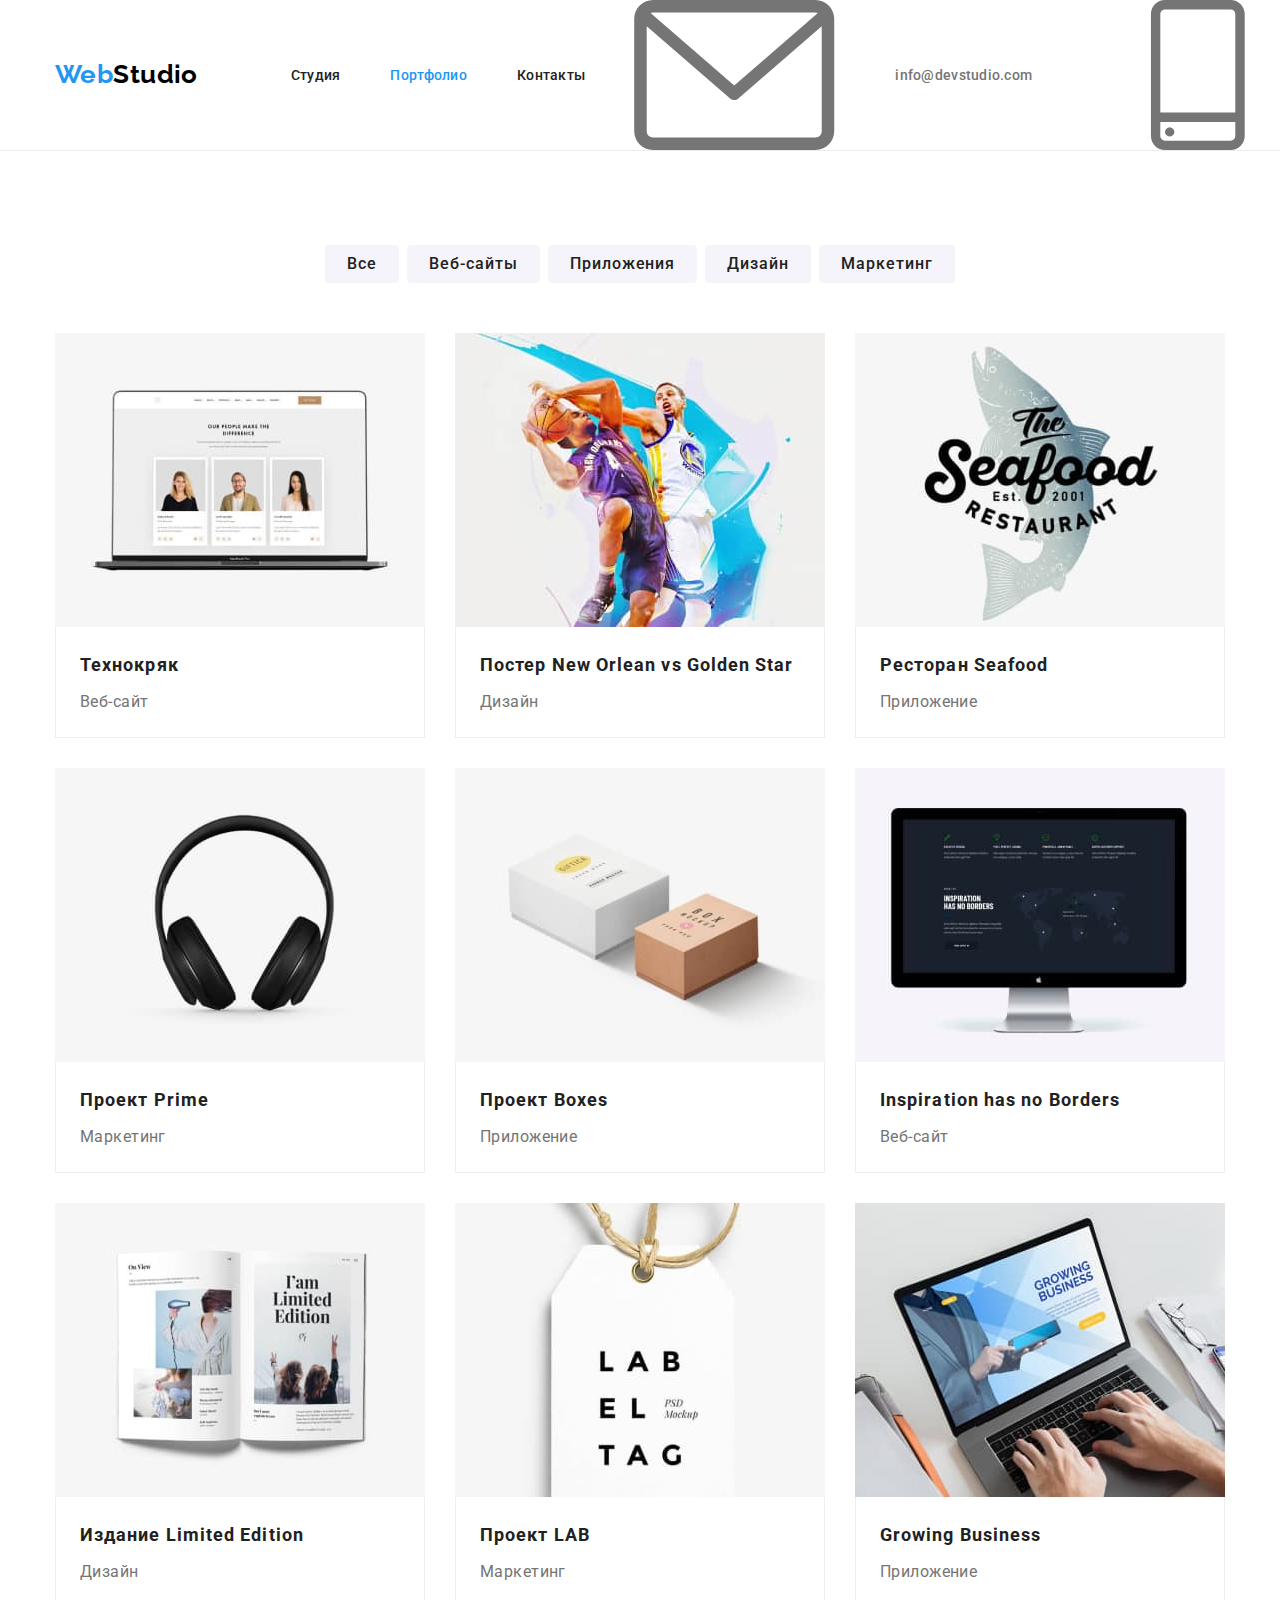
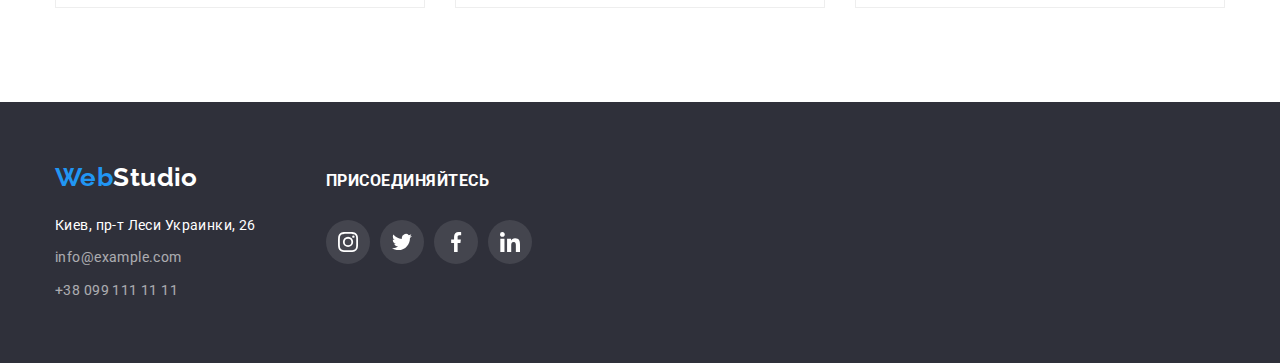
==== portfolio.html @ b8664c8b "initial commit" ====
<!DOCTYPE html>
<html lang="ru">

<head>
    <meta charset="UTF-8">
    <meta http-equiv="X-UA-Compatible" content="IE=edge">
    <meta name="viewport" content="width=device-width, initial-scale=1.0">
    <title>WebStudio</title>
    <link rel="preconnect" href="https://fonts.googleapis.com">
    <link rel="preconnect" href="https://fonts.gstatic.com" crossorigin>
    <link
        href="https://fonts.googleapis.com/css2?family=Raleway:wght@700&family=Roboto:wght@400;500;700;900&display=swap"
        rel="stylesheet">
    <link rel="stylesheet" href="https://cdnjs.cloudflare.com/ajax/libs/modern-normalize/1.1.0/modern-normalize.min.css">
    <link rel="stylesheet" href="css/styles.css">
</head>
<body>
    <!-- header -->
    <header class="border-line">
        <!-- logo -->
        <div class="container main-nav">
        <a class="link-logo link item-logo" href="/index.html"><span class="logo-color">Web</span>Studio</a>
        <!-- navigation to other pages -->
        <nav>
            <ul class="site-nav list nav">
                <li class="item"><a class="nav-link link "href="./index.html">Студия</a></li>
                <li class="item"><a class="nav-link link current "href="./portfolio.html">Портфолио</a></li>
                <li class="item"><a class="nav-link link "href="">Контакты</a></li>
            </ul>
        </nav>
        <!-- contacts -->
        <ul class="contact-nav list nav">
            <li class="item"><a class="contact-item link" href="mailto:info@devstudio.com">
                    <svg class="icon-contact">
                        <use href="./images/icons.svg#icon-envelope"></use>
                    </svg>
                    info@devstudio.com</a>
            </li>
            <li class="item"><a class="contact-item link" href="tel:+380961111111">
                    <svg class="icon-contact smartphone">
                        <use href="./images/icons.svg#icon-smartphone"></use>
                    </svg>
                    +38 096 111 11 11</a>
            </li>
        </ul>
        </div>
    </header>
<!-- main -->
<main> 
    <section class="examples section">
        <div class="container"> 
        <h1 class="title visually-hidden"> Examples of our projects</h1>
    <!-- Filter buttons  -->
        <ul class="filter list">
            <li class="item"><button type="button" class="button secondary">Все</button>
            </li>
            <li class="item"><button type="button" class="button secondary">Веб-сайты</button>
            </li>
            <li class="item"><button type="button" class="button secondary">Приложения</button>
            </li>
            <li class="item"><button type="button" class="button secondary">Дизайн</button>
            </li>
            <li class="item"><button type="button" class="button secondary">Маркетинг</button>
            </li>
        </ul>

    <!-- Cards of examples-->
    <ul class="expamples-cards list">
    <li class="example-card">
        <a class="link" href="">
            <img src="images/img-portfolio/img-1.jpg" alt="Экран ноутбука с изображением лиц" width="370" height="294" class="example-photo">
            <div class="example-description">
                <h2 class="example-name">Технокряк</h2>
                <p class="example-type">Веб-сайт</p>
            </div>
        </a>
    </li>
    <li class="example-card">
        <a  class="link" href="">
            <img src="images/img-portfolio/img-2.jpg" alt="Два баскетболиста с мячом" width="370" height="294" class="example-photo">
            <div class="example-description">
                <h2 class="example-name">Постер New Orlean vs Golden Star</h2>
                <p class="example-type">Дизайн</p>
            </div>
        </a>
    </li>
    <li class="example-card">
        <a class="link" href="">
            <img src="images/img-portfolio/img-3.jpg" alt="Логотип ресторана" width="370" height="294" class="example-photo">
            <div class="example-description">
                <h2 class="example-name">Ресторан Seafood</h2>
                <p class="example-type">Приложение</p>
            </div>
        </a>
    </li>
    <li class="example-card">
        <a class="link" href="">
            <img src="images/img-portfolio/img-4.jpg" alt="Большие наушники" width="370" height="294" class="example-photo">
            <div class="example-description">
                <h2 class="example-name">Проект Prime</h2>
                <p class="example-type">Маркетинг</p>
            </div>
        </a>
    </li>
    <li class="example-card">
        <a class="link" href="">
            <img src="images/img-portfolio/img-5.jpg" alt="Две коробки" width="370" height="294" class="example-photo">
            <div class="example-description">
                <h2 class="example-name">Проект Boxes</h2>
                <p class="example-type">Приложение</p>
            </div>
        </a>
    </li>
    <li class="example-card">
    <a class="link" href="">
            <img src="images/img-portfolio/img-6.jpg" alt="Черный сайт на черном аймаке" width="370" height="294" class="example-photo">
            <div class="example-description">
                <h2 class="example-name">Inspiration has no Borders</h2>
                <p class="example-type">Веб-сайт</p>
            </div>
    </a>
    </li>
    <li class="example-card">
        <a class="link" href="">
            <img src="images/img-portfolio/img-7.jpg" alt="Разворот женского журнала" width="370" height="294" class="example-photo">
            <div class="example-description">
                <h2 class="example-name">Издание Limited Edition</h2>
                <p class="example-type">Дизайн</p>
            </div>
        </a>
    </li>
    <li class="example-card">
        <a class="link" href="">
            <img src="images/img-portfolio/img-8.jpg" alt="Бирка с буквами" width="370" height="294" class="example-photo">
            <div class="example-description">
                <h2 class="example-name">Проект LAB</h2>
                <p class="example-type">Маркетинг</p>
            </div>
        </a>
    </li>
    <li class="example-card">
        <a class="link" href="">
            <img src="images/img-portfolio/img-9.jpg" alt="Руки на клавиатуре ноутбука" width="370" height="294" class="example-photo">
            <div class="example-description">
                <h2 class="example-name">Growing Business</h2>
                <p class="example-type">Приложение</p>
            </div>
        </a>
    </li>
    </ul>
    </div>
    </section>
</main>

<!-- footer -->
<footer class="footer">
    <!-- logo -->
    <div class="container footer-flex">
        <div>
            <a class="link-logo logo-negative link" href="/index.html"><span class="logo-color">Web</span>Studio</a>
            <address class="address-negative">
                <ul class="contact-list list">
                    <li class="contact-item"><a class="link address-link" href="">Киев, пр-т Леси Украинки, 26</a></li>
                    <li class="contact-item"><a class="link contact-link"
                            href="mailto:info@example.com">info@example.com</a></li>
                    <li class="contact-item"><a class="link contact-link no-padding" href="tel:+380991111111">+38 099
                            111 11 11</a></li>
                </ul>
            </address>
        </div>
        <div class="invite-block">
            <h3 class="invite">Присоединяйтесь</h3>
            <ul class="media list">
                <li class="button-media">
                    <a href="" class="link link-media">
                        <svg width="20px" , height="20px" , fill="currentColor">
                            <use href="./images/icons.svg#icon-instagram"></use>
                        </svg>
                    </a>
                </li>
                <li class="button-media">
                    <a href="" class="link link-media">
                        <svg width="20px" , height="20px" , fill="currentColor">
                            <use href="./images/icons.svg#icon-twitter"></use>
                        </svg>
                    </a>
                </li>
                <li class="button-media">
                    <a href="" class="link link-media">
                        <svg width="20px" , height="20px" , fill="currentColor">
                            <use href="./images/icons.svg#icon-facebook"></use>
                        </svg>
                    </a>
                </li>
                <li class="button-media">
                    <a href="" class="link link-media">
                        <svg width="20px" , height="20px" , fill="currentColor">
                            <use href="./images/icons.svg#icon-linkedin"></use>
                        </svg>
                    </a>
                </li>
            </ul>
        </div>
    </div>

</footer>
    
</body>
    
</html>
---- css/styles.css ----
:root {
  /* Palette */
  --brand-accent-color: #2196f3;
  --accent-color-hover: #188ce8;
  --brand-background: #2f303a;
  --second-background: #f5f4fa;
  /*    var(--second-background) is also for buttons */
  --title-text-color: #212121;
  --primary-text-color: #757575;
  --contrast-text-color: #ffffff;
  --border-line-color: #ececec;
  --borders-card-color: #eeeeee;
  --hero-shadow: #2f303a;
  --icons-gray: #afb1b8;
}

body {
  background-color: #ffffff;
  color: var(--title-text-color);

  font-family: "Roboto", sans-serif;
  font-weight: 400;
  font-size: 14px;
  line-height: 1.7;
  letter-spacing: 0.03em;
}

h1,
h2,
h3,
p {
  margin-top: 0px;
  margin-bottom: 0px;
}

.link {
  text-decoration: none;
  color: inherit;
}

.list {
  list-style: none;
  padding: 0;
  margin: 0;
}

.container {
  width: 1200px;
  padding: 0px 15px;
  /* outline: 2px solid tomato; */
  margin-left: auto;
  margin-right: auto;
}

.border-line {
  border-bottom: 1px solid var(--border-line-color);
}

.section {
  padding-top: 94px;
  padding-bottom: 94px;
}

.logo-color {
  color: var(--brand-accent-color);
}

.link-logo {
  font-family: "Raleway", sans-serif;
  font-weight: 700;
  font-size: 26px;
  line-height: 1.2;
  color: #000000;
}

.link-logo:visited {
  color: #000000;
}

/* Site navigation */
/* styles for flex  */

.nav {
  display: flex;
}

.main-nav {
  display: flex;
  align-items: center;
}

.main-nav .item-logo {
  margin-right: 93px;
  padding-top: 24px;
  padding-bottom: 25px;
}

.site-nav .item {
  /* .nav .item-contact */
  margin-right: 50px;
}

.site-nav .item:last-child {
  margin-right: 0px;
}

.contact-nav > .item + .item {
  margin-left: 50px;
}

.contact-nav {
  margin-left: auto;
}

.site-nav,
.contact-nav {
  font-weight: 500;
  line-height: 1.2;
  letter-spacing: 0.02em;
}

.nav-link {
  display: block;

  color: var(--title-text-color);
  padding-top: 32px;
  padding-bottom: 32px;
}

.nav-link:hover,
.nav-link:focus {
  color: var(--brand-accent-color);
}

.site-nav .nav-link.current {
  color: var(--brand-accent-color);
}

/* Menu Contacts */

.contact-item {
  display: flex;
  align-items: center;
  color: var(--primary-text-color);
}

.contact-item:hover,
.contact-item:focus {
  color: var(--brand-accent-color);
}

.icon-contact {
  margin-right: 10px;
  fill: currentColor;
}

/* ---- hero ---- */
.hero {
  width: 1600px;
  /* height: 600px; */
  margin: 0 auto;
  padding-top: 200px;
  padding-bottom: 200px;

  background-image: linear-gradient(
      to right,
      rgba(47, 48, 58, 0.4),
      rgba(47, 48, 58, 0.4)
    ),
    url(../images/img-hero.jpg);
  background-size: contain;
  background-repeat: no-repeat;
  background-position: center;

  align-content: middle;
  text-align: center;
}

.hero h1 {
  margin-bottom: 30px;

  color: var(--contrast-text-color);
  font-weight: 900;
  font-size: 44px;
  line-height: 1.36;
  letter-spacing: 0.06em;
  text-transform: uppercase;
}

.button {
  display: inline-block;
  border-radius: 4px;
  border: transparent;

  font-family: "Roboto", sans-serif;
  text-align: center;
  font-size: 16px;
  letter-spacing: 0.06em;

  cursor: pointer;
}

.button.primary {
  padding: 10px 32px;
  font-weight: 700;
  line-height: 1.88;

  background-color: var(--brand-accent-color);
  color: var(--contrast-text-color);
}

.button.primary:hover,
.button.primary:focus {
  background-color: var(--accent-color-hover);
}

/* Наши особенности */
.visually-hidden {
  position: absolute;
  white-space: nowrap;
  width: 1px;
  height: 1px;
  overflow: hidden;
  border: 0;
  padding: 0;
  clip: rect(0 0 0 0);
  clip-path: inset(50%);
  margin: -1px;
}

.particularities.section {
  padding-bottom: 0px;
}

.icon-button {
  display: flex;
  width: 270px;
  height: 120px;
  margin-bottom: 30px;
  background-color: var(--second-background);
  align-items: center;
  justify-content: center;
}

.item-title {
  font-weight: 700;
  line-height: 1.2;
  text-transform: uppercase;
  color: var(--title-text-color);

  margin-bottom: 10px;
}

.item-text {
  color: var(--primary-text-color);
  /* width: 270px; */
}

.particularities-item {
  width: 270px;
  margin-right: 30px;
}

.particularities-item:last-child {
  margin-right: 0px;
}

.particularities .list,
.production .list,
.team .list {
  display: flex;
}

/* What we do */
.section-title {
  margin-bottom: 50px;

  font-weight: 700;
  font-size: 36px;
  line-height: 1.17;
  color: var(--title-text-color);
  text-align: center;
}

.production-photo {
  display: block;
}

.production .item:not(:last-child) {
  margin-right: 30px;
}

/* Team */

.team {
  background-color: var(--second-background);
}

.team-card {
  width: 270px;

  background-color: var(--contrast-text-color);
  font-size: 16px;
  line-height: 1.17;
  text-align: center;

  box-shadow: 0px 1px 3px rgba(0, 0, 0, 0.12), 0px 1px 1px rgba(0, 0, 0, 0.14),
    0px 2px 1px rgba(0, 0, 0, 0.2);
  border-radius: 0px 0px 4px 4px;
}

.team-photo {
  display: block;
}

.team-name {
  margin-bottom: 10px;

  font-weight: 500;
  color: var(--title-text-color);
}

.team-position {
  margin-bottom: 16px;

  color: var(--primary-text-color);
}

.team-text {
  display: flex;
  flex-direction: column;
  padding-top: 30px;
  padding-bottom: 30px;
}

.team .team-card + .team-card {
  margin-left: 30px;
}

.team-text .link-media {
  background-color: var(--contrast-text-color);
  color: var(--icons-gray);
}

.team-text .link-media:focus,
.team-text .link-media:hover {
  background-color: var(--brand-accent-color);
  color: var(--contrast-text-color);
}

.link-media:hover,
.link-media:focus {
  background-color: var(--brand-accent-color);
  color: var(--contrast-text-color);
}

/* clients */

.clients-box {
  display: flex;
  justify-content: left;
}

.client-button {
  display: flex;
  margin-right: 30px;
}

.client-button:last-of-type {
  margin-right: 0px;
}

.link-client {
  display: flex;
  width: 170px;
  height: 92px;
  border: 1px solid var(--icons-gray);
  border-radius: 4px;

  color: var(--icons-gray);

  align-items: center;
  justify-content: center;
}

.icon-client {
  fill: currentColor;
}

.link-client:hover,
.link-client:focus {
  border: 1px solid var(--brand-accent-color);
  color: var(--brand-accent-color);
}

/* footer */

.footer {
  padding-top: 60px;
  padding-bottom: 60px;
  background-color: var(--brand-background);
  color: var(--contrast-text-color);
}

.logo-negative {
  display: block;
  margin-bottom: 20px;
  color: var(--contrast-text-color);
}

.logo-negative:visited {
  color: var(--contrast-text-color);
}

/* --- address --- */

.address-negative {
  display: inline-block;

  color: var(--contrast-text-color);
  font-style: normal;
  font-weight: 400;
}

/* --- list of contacts --- */

.contact-link {
  color: var(--contrast-text-color);
  opacity: 60%;
}

.address-link {
  color: var(--contrast-text-color);
}

.address-link:hover,
.address-link:focus,
.contact-link:hover,
.contact-link:focus {
  color: var(--brand-accent-color);
}

.contact-item:not(:last-child) {
  display: block;
  margin-bottom: 9px;
}

/* блок "присоединяйтесь" */
.footer-flex {
  display: flex;
  align-items: baseline;
}

.invite-block {
  margin-left: 70px;
}

.invite-block .media {
  margin-top: 30px;
}

.invite {
  text-transform: uppercase;
  font-weight: 700;
  line-height: 1.17;
  letter-spacing: 0.03em;
}

.media {
  display: flex;
  justify-content: center;
}

.button-media {
  display: flex;
  margin-right: 10px;
}

.button-media:last-of-type {
  margin-right: 0px;
}

.icon-media {
  fill: currentColor;
}

.link-media {
  display: flex;
  width: 44px;
  height: 44px;
  border-radius: 50%;
  background: rgba(255, 255, 255, 0.1);
  color: var(--contrast-text-color);
  align-items: center;
  justify-content: center;
}

.link-media:hover,
.link-media:focus {
  background-color: var(--brand-accent-color);
}

/* Styles for portfolio.html */

.filter {
  display: flex;
  justify-content: center;
  margin-bottom: 50px;
}

.filter .item + .item {
  margin-left: 8px;
}

.button.secondary {
  background-color: var(--second-background);
  color: var(--title-text-color);
  font-weight: 500;
  line-height: 1.63;
  padding: 6px 22px;
}

.button.secondary:hover,
.button.secondary:focus {
  background-color: var(--brand-accent-color);
  color: var(--contrast-text-color);
  box-shadow: 0px 3px 1px rgba(0, 0, 0, 0.1), 0px 1px 2px rgba(0, 0, 0, 0.08),
    0px 2px 2px rgba(0, 0, 0, 0.12);
}

/* ---- cards of examples ---- */

.example-photo {
  display: block;
}

.example-name {
  margin-bottom: 4px;

  font-size: 18px;
  font-weight: 700;
  line-height: 2;
  letter-spacing: 0.06em;
  color: var(--title-text-color);
}

.example-type {
  font-size: 16px;
  line-height: 1.88;
  color: var(--primary-text-color);
}

.example-description {
  padding: 20px 24px;
  border: 1px solid var(--borders-card-color);
  border-top: none;
}

.expamples-cards {
  display: flex;
  flex-wrap: wrap;
}

/* --- grid --- */

.example-card {
  margin-bottom: 30px;
  /* outline: 2px solid #000000; */
}

.example-card:hover,
.example-card:focus {
  box-shadow: 0px 1px 1px rgba(0, 0, 0, 0.12), 0px 4px 4px rgba(0, 0, 0, 0.06),
    1px 4px 6px rgba(0, 0, 0, 0.16);
}

.example-card:nth-last-child(-n + 3) {
  margin-bottom: 0px;
}

.example-card:nth-child(3n + 2) {
  margin-left: 30px;
  margin-right: 30px;
}
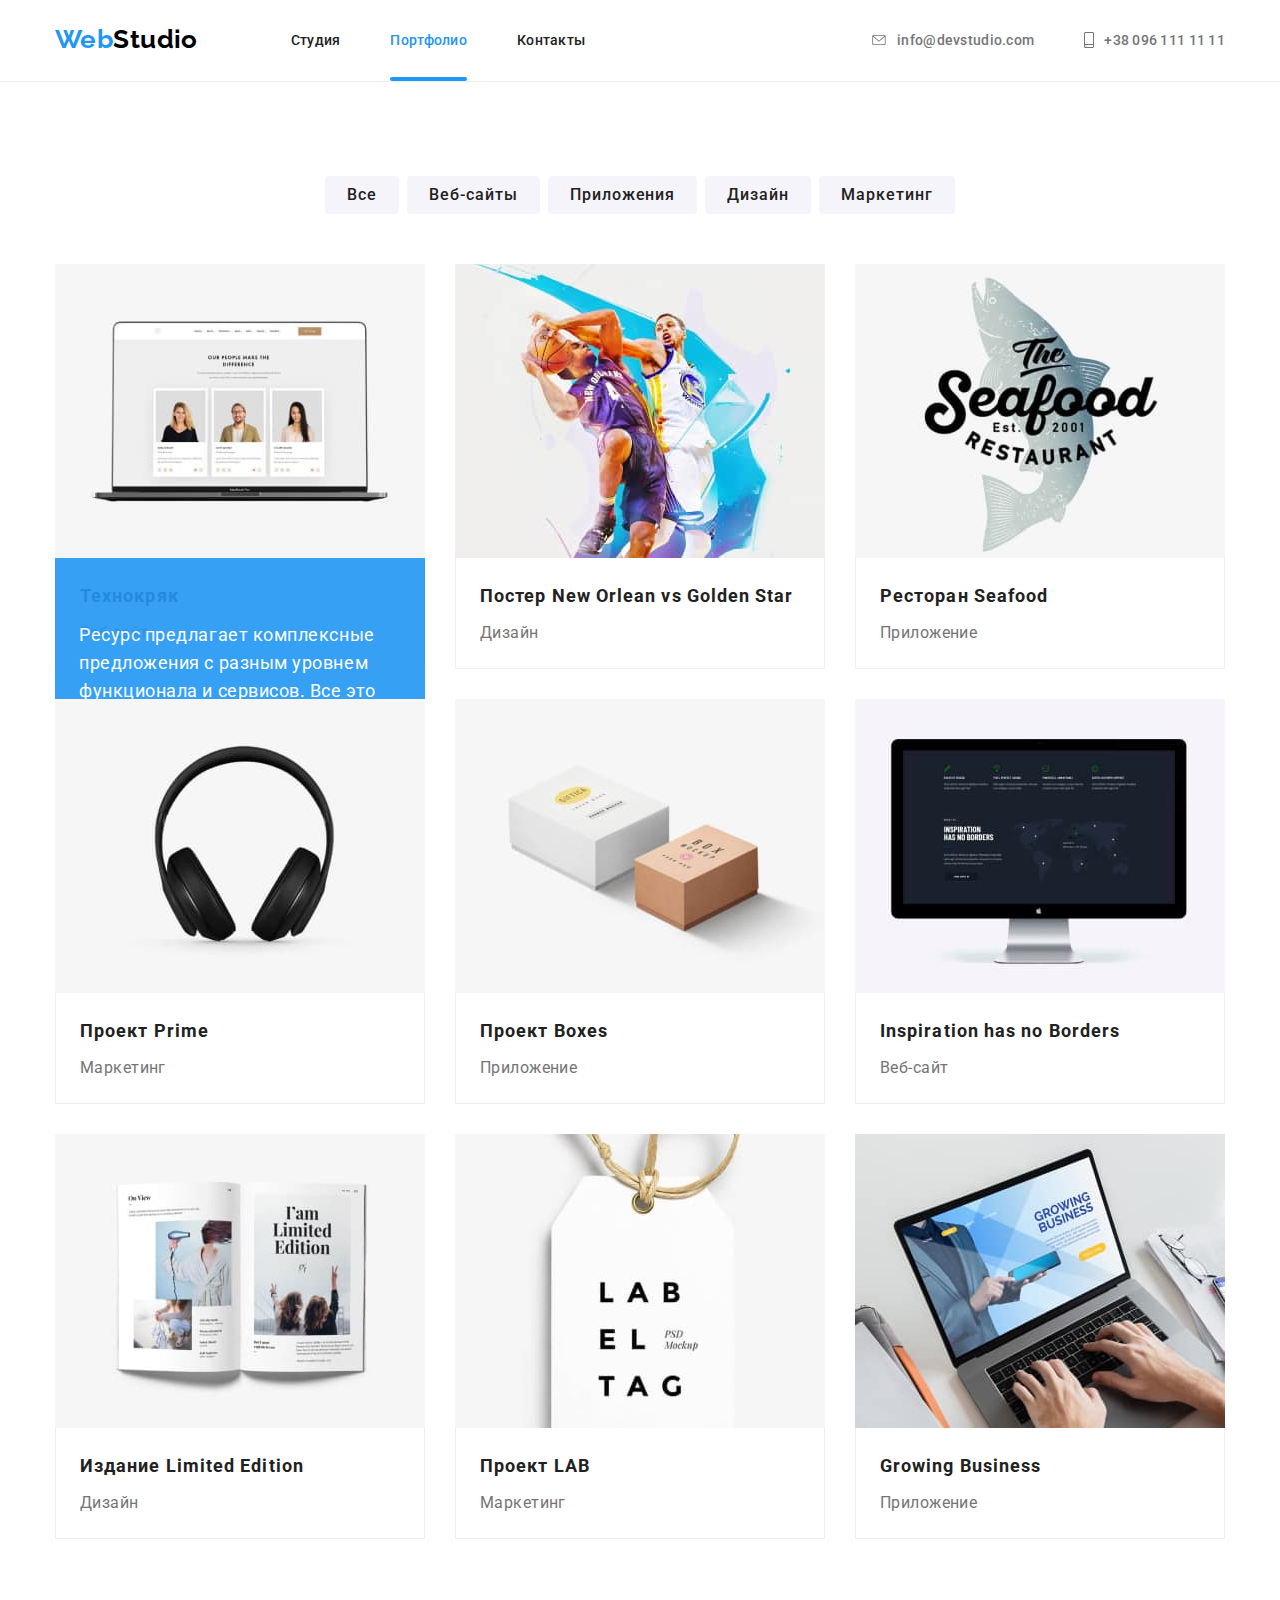
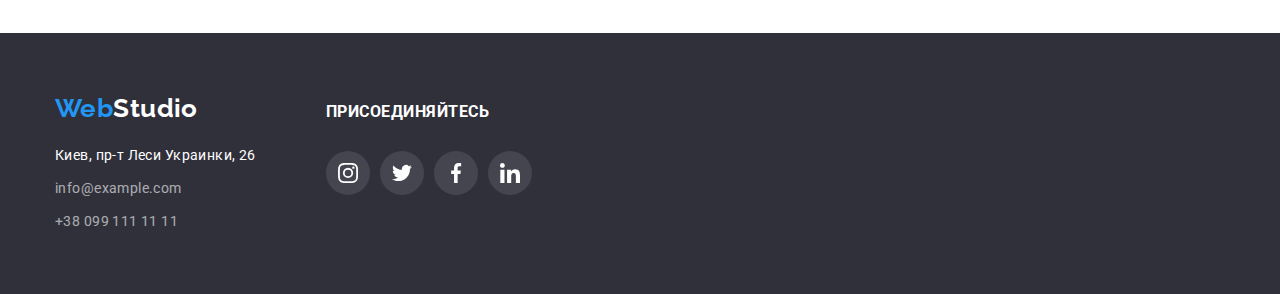
==== commit 6ebd15ba: "overlay paragraph added" ====
--- a/portfolio.html
+++ b/portfolio.html
@@ -31,13 +31,13 @@
         <!-- contacts -->
         <ul class="contact-nav list nav">
             <li class="item"><a class="contact-item link" href="mailto:info@devstudio.com">
-                    <svg class="icon-contact">
+                    <svg class="icon-contact" width = "16" height = "10">
                         <use href="./images/icons.svg#icon-envelope"></use>
                     </svg>
                     info@devstudio.com</a>
             </li>
             <li class="item"><a class="contact-item link" href="tel:+380961111111">
-                    <svg class="icon-contact smartphone">
+                    <svg class="icon-contact" width="10" height="16">
                         <use href="./images/icons.svg#icon-smartphone"></use>
                     </svg>
                     +38 096 111 11 11</a>
@@ -68,10 +68,16 @@
     <ul class="expamples-cards list">
     <li class="example-card">
         <a class="link" href="">
-            <img src="images/img-portfolio/img-1.jpg" alt="Экран ноутбука с изображением лиц" width="370" height="294" class="example-photo">
+            <div class="thumb">
+                <img src="images/img-portfolio/img-1.jpg" alt="Экран ноутбука с изображением лиц" width="370" height="294" class="example-photo">
+                <p class="overlay">Ресурс предлагает комплексные предложения с разным уровнем функционала и сервисов.
+                    Все это позволит посетителю получить исчерпывающие сведения о компании или частном лице.
+                </p>
+            </div>
             <div class="example-description">
                 <h2 class="example-name">Технокряк</h2>
                 <p class="example-type">Веб-сайт</p>
+                
             </div>
         </a>
     </li>
--- a/css/styles.css
+++ b/css/styles.css
@@ -96,7 +96,8 @@
 }
 
 .site-nav .item {
-  /* .nav .item-contact */
+  position: relative;
+  display: inline-block;
   margin-right: 50px;
 }
 
@@ -125,6 +126,8 @@
   color: var(--title-text-color);
   padding-top: 32px;
   padding-bottom: 32px;
+
+  transition: color 250ms cubic-bezier(0.4, 0, 0.2, 1);
 }
 
 .nav-link:hover,
@@ -136,12 +139,27 @@
   color: var(--brand-accent-color);
 }
 
+.site-nav .current::after {
+  content: "";
+  display: inline-block;
+  position: absolute;
+  left: 0px;
+  bottom: 0px;
+  width: 100%;
+  height: 4px;
+  border-radius: 2px;
+
+  background-color: var(--brand-accent-color);
+}
+
 /* Menu Contacts */
 
 .contact-item {
   display: flex;
   align-items: center;
   color: var(--primary-text-color);
+
+  transition: color 250ms cubic-bezier(0.4, 0, 0.2, 1);
 }
 
 .contact-item:hover,
@@ -207,11 +225,42 @@
 
   background-color: var(--brand-accent-color);
   color: var(--contrast-text-color);
+
+  transition: background-color 250ms cubic-bezier(0.4, 0, 0.2, 1);
 }
 
 .button.primary:hover,
 .button.primary:focus {
   background-color: var(--accent-color-hover);
+}
+
+/* Modal window */
+.backdrop {
+  position: fixed;
+  top: 0;
+  left: 0;
+  width: 100%;
+  height: 100%;
+  background-color: rgba(0, 0, 0, 0.2);
+}
+
+.backdrop.is-hidden {
+  opacity: 0;
+  pointer-events: none;
+}
+
+.modal {
+  position: absolute;
+  top: 50%;
+  left: 50%;
+  transform: translate(-50%, -50%);
+
+  height: 581px;
+  width: 528px;
+
+  background-color: #fff;
+  box-shadow: 0px 2px 1px 0px #00000033, 0px 1px 1px 0px #00000024,
+    0px 1px 3px 0px #0000001f;
 }
 
 /* Наши особенности */
@@ -285,9 +334,35 @@
 .production-photo {
   display: block;
 }
+.production .item {
+  position: relative;
+}
 
 .production .item:not(:last-child) {
   margin-right: 30px;
+}
+
+.production-type {
+  display: block;
+  position: absolute;
+  padding-top: 27px;
+  padding-bottom: 27px;
+  width: 370px;
+  height: 70px;
+
+  font-family: Roboto, sans-serif;
+  font-size: 14px;
+  font-weight: 700;
+  line-height: 1.14;
+  letter-spacing: 0.03em;
+  text-align: center;
+  color: var(--contrast-text-color);
+  text-transform: uppercase;
+
+  background-color: rgba(47, 48, 58, 0.8);
+
+  bottom: 0px;
+  left: 0px;
 }
 
 /* Team */
@@ -340,6 +415,8 @@
 .team-text .link-media {
   background-color: var(--contrast-text-color);
   color: var(--icons-gray);
+
+  transition: background-color 250ms cubic-bezier(0.4, 0, 0.2, 1);
 }
 
 .team-text .link-media:focus,
@@ -381,6 +458,9 @@
 
   align-items: center;
   justify-content: center;
+
+  transition: color 250ms cubic-bezier(0.4, 0, 0.2, 1),
+    border 250ms cubic-bezier(0.4, 0, 0.2, 1);
 }
 
 .icon-client {
@@ -427,10 +507,14 @@
 .contact-link {
   color: var(--contrast-text-color);
   opacity: 60%;
+
+  transition: color 250ms cubic-bezier(0.4, 0, 0.2, 1);
 }
 
 .address-link {
   color: var(--contrast-text-color);
+
+  transition: color 250ms cubic-bezier(0.4, 0, 0.2, 1);
 }
 
 .address-link:hover,
@@ -493,6 +577,8 @@
   color: var(--contrast-text-color);
   align-items: center;
   justify-content: center;
+
+  transition: background-color 250ms cubic-bezier(0.4, 0, 0.2, 1);
 }
 
 .link-media:hover,
@@ -518,6 +604,10 @@
   font-weight: 500;
   line-height: 1.63;
   padding: 6px 22px;
+
+  transition: background-color 250ms cubic-bezier(0.4, 0, 0.2, 1),
+    color 250ms cubic-bezier(0.4, 0, 0.2, 1),
+    box-shadow 250ms cubic-bezier(0.4, 0, 0.2, 1);
 }
 
 .button.secondary:hover,
@@ -532,6 +622,7 @@
 
 .example-photo {
   display: block;
+  position: relative;
 }
 
 .example-name {
@@ -561,11 +652,45 @@
   flex-wrap: wrap;
 }
 
+.thumb {
+  position: relative;
+  /* overflow: hidden; */
+}
+
+.overlay {
+  display: flex;
+  position: absolute;
+  top: 100%;
+  left: 0px;
+  width: 100%;
+  height: 100%;
+  background-color: var(--brand-accent-color);
+  opacity: 90%;
+  color: var(--contrast-text-color);
+
+  padding-right: 24px;
+  padding-left: 24px;
+  align-items: center;
+
+  font-family: Roboto;
+  font-size: 18px;
+  line-height: 1.56;
+  letter-spacing: 0.03em;
+
+  transition: translateY 250ms cubic-bezier(0.4, 0, 0.2, 1);
+}
+
+.example-card:hover .overlay {
+  transform: translateY (-100%);
+}
+
 /* --- grid --- */
 
 .example-card {
+  position: relative;
   margin-bottom: 30px;
   /* outline: 2px solid #000000; */
+  transition: box-shadow 250ms cubic-bezier(0.4, 0, 0.2, 1);
 }
 
 .example-card:hover,
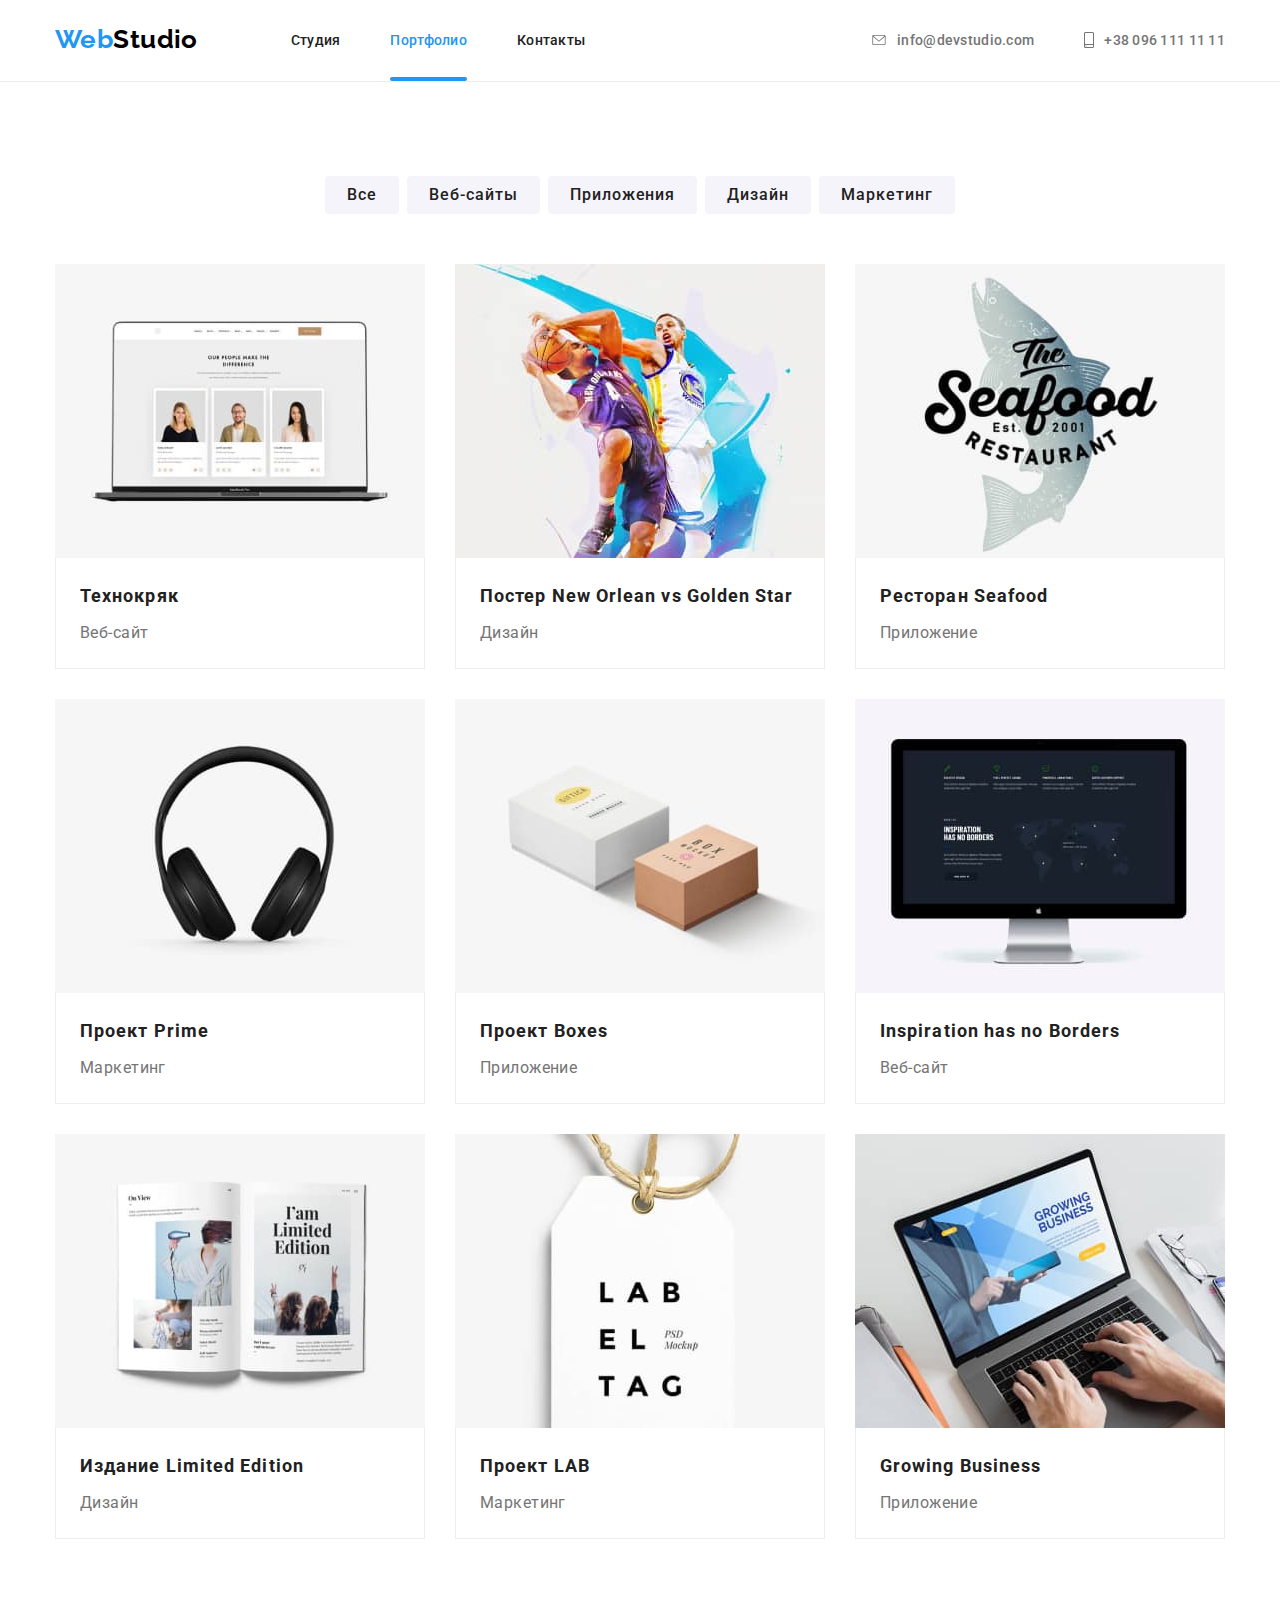
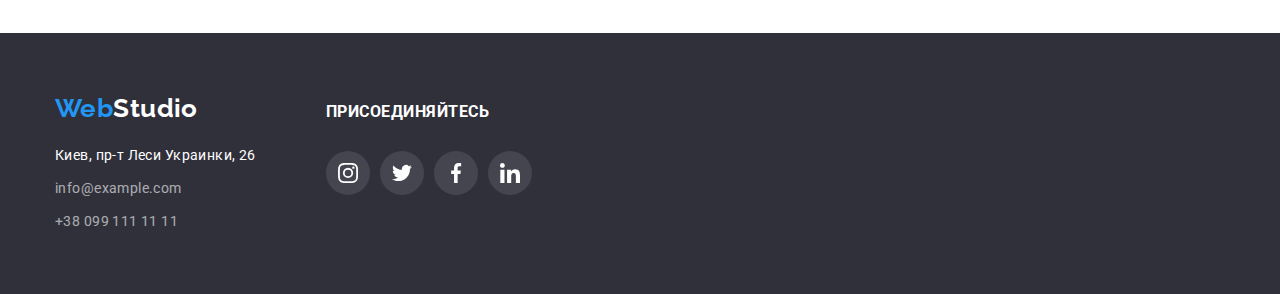
==== commit a8466b21: "overlay and backdrop added" ====
--- a/portfolio.html
+++ b/portfolio.html
@@ -77,13 +77,17 @@
             <div class="example-description">
                 <h2 class="example-name">Технокряк</h2>
                 <p class="example-type">Веб-сайт</p>
-                
             </div>
         </a>
     </li>
     <li class="example-card">
         <a  class="link" href="">
-            <img src="images/img-portfolio/img-2.jpg" alt="Два баскетболиста с мячом" width="370" height="294" class="example-photo">
+            <div class="thumb">
+                <img src="images/img-portfolio/img-2.jpg" alt="Два баскетболиста с мячом" width="370" height="294" class="example-photo">
+                <p class="overlay">Ресурс предлагает комплексные предложения с разным уровнем функционала и сервисов.
+                    Все это позволит посетителю получить исчерпывающие сведения о компании или частном лице.
+                </p>
+            </div>
             <div class="example-description">
                 <h2 class="example-name">Постер New Orlean vs Golden Star</h2>
                 <p class="example-type">Дизайн</p>
@@ -92,7 +96,12 @@
     </li>
     <li class="example-card">
         <a class="link" href="">
-            <img src="images/img-portfolio/img-3.jpg" alt="Логотип ресторана" width="370" height="294" class="example-photo">
+            <div class="thumb">
+                <img src="images/img-portfolio/img-3.jpg" alt="Логотип ресторана" width="370" height="294" class="example-photo">
+                <p class="overlay">Ресурс предлагает комплексные предложения с разным уровнем функционала и сервисов.
+                    Все это позволит посетителю получить исчерпывающие сведения о компании или частном лице.
+                </p>
+            </div>
             <div class="example-description">
                 <h2 class="example-name">Ресторан Seafood</h2>
                 <p class="example-type">Приложение</p>
@@ -101,7 +110,12 @@
     </li>
     <li class="example-card">
         <a class="link" href="">
-            <img src="images/img-portfolio/img-4.jpg" alt="Большие наушники" width="370" height="294" class="example-photo">
+            <div class="thumb">
+                <img src="images/img-portfolio/img-4.jpg" alt="Большие наушники" width="370" height="294" class="example-photo">
+                <p class="overlay">Ресурс предлагает комплексные предложения с разным уровнем функционала и сервисов.
+                    Все это позволит посетителю получить исчерпывающие сведения о компании или частном лице.
+                </p>
+            </div>
             <div class="example-description">
                 <h2 class="example-name">Проект Prime</h2>
                 <p class="example-type">Маркетинг</p>
@@ -110,7 +124,12 @@
     </li>
     <li class="example-card">
         <a class="link" href="">
-            <img src="images/img-portfolio/img-5.jpg" alt="Две коробки" width="370" height="294" class="example-photo">
+            <div class="thumb">
+                <img src="images/img-portfolio/img-5.jpg" alt="Две коробки" width="370" height="294" class="example-photo">
+                <p class="overlay">Ресурс предлагает комплексные предложения с разным уровнем функционала и сервисов.
+                    Все это позволит посетителю получить исчерпывающие сведения о компании или частном лице.
+                </p>
+            </div>
             <div class="example-description">
                 <h2 class="example-name">Проект Boxes</h2>
                 <p class="example-type">Приложение</p>
@@ -118,8 +137,13 @@
         </a>
     </li>
     <li class="example-card">
-    <a class="link" href="">
-            <img src="images/img-portfolio/img-6.jpg" alt="Черный сайт на черном аймаке" width="370" height="294" class="example-photo">
+        <a class="link" href="">
+            <div class="thumb">
+                <img src="images/img-portfolio/img-6.jpg" alt="Черный сайт на черном аймаке" width="370" height="294" class="example-photo">
+                <p class="overlay">Ресурс предлагает комплексные предложения с разным уровнем функционала и сервисов.
+                    Все это позволит посетителю получить исчерпывающие сведения о компании или частном лице.
+                </p>
+            </div>
             <div class="example-description">
                 <h2 class="example-name">Inspiration has no Borders</h2>
                 <p class="example-type">Веб-сайт</p>
@@ -128,7 +152,12 @@
     </li>
     <li class="example-card">
         <a class="link" href="">
+         <div class="thumb">
             <img src="images/img-portfolio/img-7.jpg" alt="Разворот женского журнала" width="370" height="294" class="example-photo">
+            <p class="overlay">Ресурс предлагает комплексные предложения с разным уровнем функционала и сервисов.
+                Все это позволит посетителю получить исчерпывающие сведения о компании или частном лице.
+            </p>
+        </div>
             <div class="example-description">
                 <h2 class="example-name">Издание Limited Edition</h2>
                 <p class="example-type">Дизайн</p>
@@ -137,7 +166,12 @@
     </li>
     <li class="example-card">
         <a class="link" href="">
-            <img src="images/img-portfolio/img-8.jpg" alt="Бирка с буквами" width="370" height="294" class="example-photo">
+            <div class="thumb">
+                <img src="images/img-portfolio/img-8.jpg" alt="Бирка с буквами" width="370" height="294" class="example-photo">
+                <p class="overlay">Ресурс предлагает комплексные предложения с разным уровнем функционала и сервисов.
+                    Все это позволит посетителю получить исчерпывающие сведения о компании или частном лице.
+                </p>
+            </div>
             <div class="example-description">
                 <h2 class="example-name">Проект LAB</h2>
                 <p class="example-type">Маркетинг</p>
@@ -146,7 +180,12 @@
     </li>
     <li class="example-card">
         <a class="link" href="">
-            <img src="images/img-portfolio/img-9.jpg" alt="Руки на клавиатуре ноутбука" width="370" height="294" class="example-photo">
+            <div class="thumb">
+                <img src="images/img-portfolio/img-9.jpg" alt="Руки на клавиатуре ноутбука" width="370" height="294" class="example-photo">
+                <p class="overlay">Ресурс предлагает комплексные предложения с разным уровнем функционала и сервисов.
+                    Все это позволит посетителю получить исчерпывающие сведения о компании или частном лице.
+                </p>
+            </div>
             <div class="example-description">
                 <h2 class="example-name">Growing Business</h2>
                 <p class="example-type">Приложение</p>
--- a/css/styles.css
+++ b/css/styles.css
@@ -12,6 +12,7 @@
   --borders-card-color: #eeeeee;
   --hero-shadow: #2f303a;
   --icons-gray: #afb1b8;
+  --cubic: cubic-bezier(0.4, 0, 0.2, 1);
 }
 
 body {
@@ -245,6 +246,7 @@
 }
 
 .backdrop.is-hidden {
+  visibility: hidden;
   opacity: 0;
   pointer-events: none;
 }
@@ -261,6 +263,22 @@
   background-color: #fff;
   box-shadow: 0px 2px 1px 0px #00000033, 0px 1px 1px 0px #00000024,
     0px 1px 3px 0px #0000001f;
+
+  transition: transform 250ms var(--cubic);
+  transform: scale(90%);
+}
+
+.button-close {
+  position: absolute;
+  top: 10px;
+  right: 10px;
+
+  height: 30px;
+  width: 30px;
+  border-radius: 50%;
+
+  background-color: var(--contrast-text-color);
+  color: rgba(0, 0, 0, 0.2);
 }
 
 /* Наши особенности */
@@ -654,7 +672,7 @@
 
 .thumb {
   position: relative;
-  /* overflow: hidden; */
+  overflow: hidden;
 }
 
 .overlay {
@@ -677,11 +695,7 @@
   line-height: 1.56;
   letter-spacing: 0.03em;
 
-  transition: translateY 250ms cubic-bezier(0.4, 0, 0.2, 1);
-}
-
-.example-card:hover .overlay {
-  transform: translateY (-100%);
+  transition: transform 250ms cubic-bezier(0.4, 0, 0.2, 1);
 }
 
 /* --- grid --- */
@@ -699,6 +713,10 @@
     1px 4px 6px rgba(0, 0, 0, 0.16);
 }
 
+.example-card:hover .overlay {
+  transform: translateY(-100%);
+}
+
 .example-card:nth-last-child(-n + 3) {
   margin-bottom: 0px;
 }
